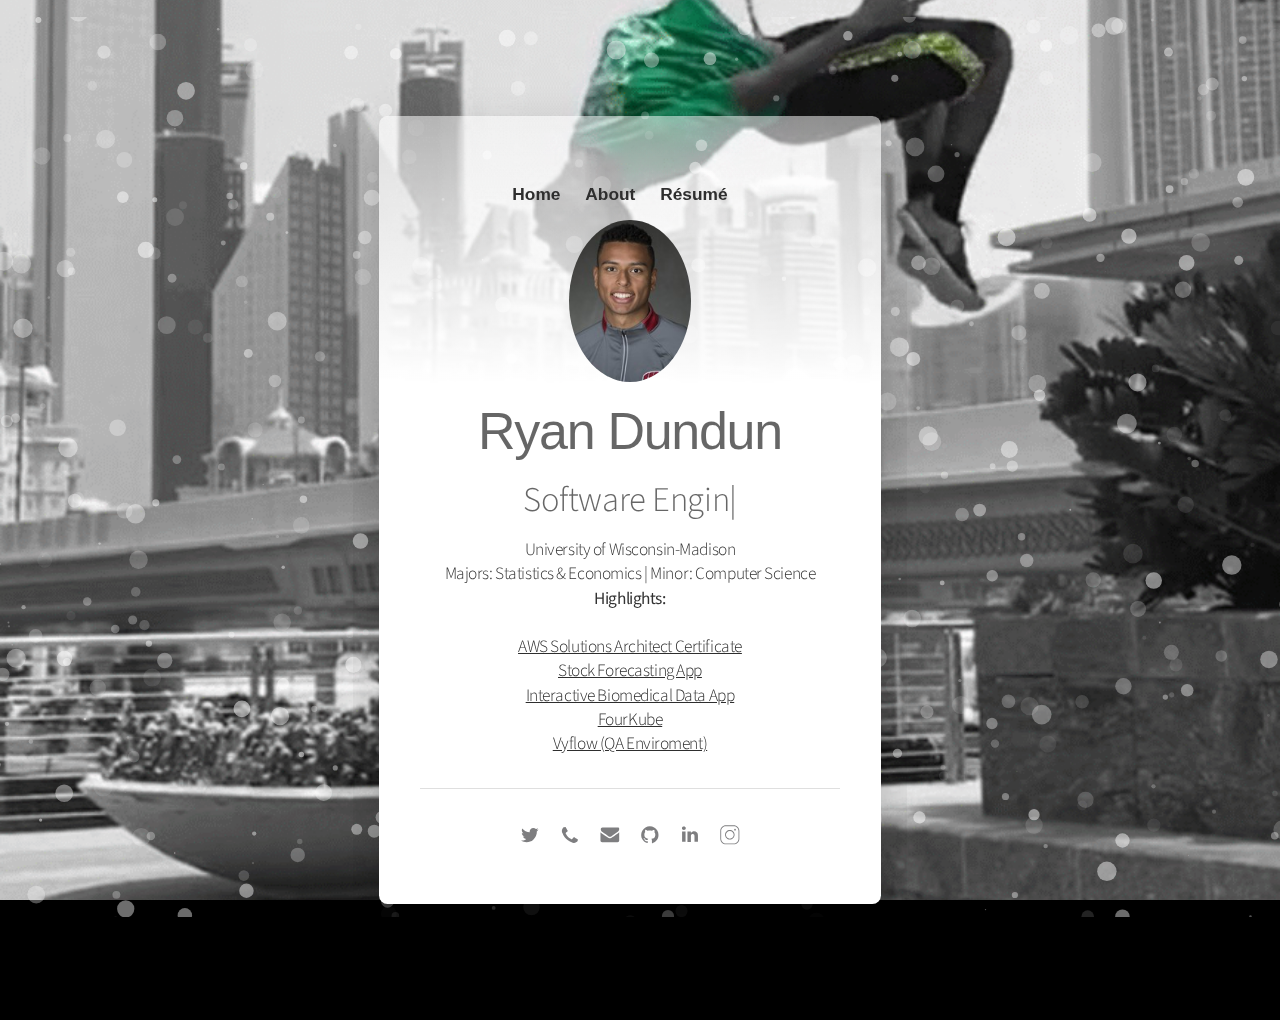
==== index.html @ beccff0b "Update index.html" ====
<!DOCTYPE HTML>

<html lang="en">

<head>


  <!-- Global site tag (gtag.js) - Google Analytics -->
<script async src="https://www.googletagmanager.com/gtag/js?id=UA-128634739-1"></script>


<!-- START - This section is to add a pic in console -->
<script src="console.image.js" type="text/javascript"></script>
<script type="text/javascript">
console.log("Love you Haley <3");
console.image("https://i.imgur.com/MgO1lmH.png");
</script>
<!-- END -->

<script>
window.dataLayer = window.dataLayer || [];
function gtag(){dataLayer.push(arguments);}
gtag('js', new Date());

gtag('config', 'UA-126475076-1');

</script>
<!-- <script src="//cdn.jsdelivr.net/particles.js/2.0.0/particles.min.js" type="text/javascript"></script> -->
  <title>Ryan Onome Dundun</title>
   <meta charset="utf-8">
  <meta name="viewport" content="width=device-width,initial-scale=1,user-scalable=no">
  <meta name="description" content="Ryan Dundun Personal Website">
  <meta property="og:site_name" content="Ryan Dundun">
  <meta property="og:title" content="Ryan Dundun">
  <meta property="og:type" content="website">
  <meta property="og:image" content="profile.jpg">
  <meta property="og:description" content="Personal contact page of Ryan Dundun">
  <meta property="og:url" content="https://ryandundun.github.io">
  <meta property="twitter:card" content="summary_large_image">

  <meta name="msapplication-TileColor" content="#ffffff">
  <meta name="msapplication-TileImage" content="/icons/ms-icon-144x144.png">
  <meta name="theme-color" content="#ffffff">

  <link href="https://fonts.googleapis.com/css?family=Source+Sans+Pro:200,200italic,400,400italic" rel="stylesheet" type="text/css" />


  <noscript>
    <style>body {overflow: auto !important;}body:after {display: none !important;}#main > .inner {opacity: 1.0 !important;}#main {opacity: 1.0 !important;-moz-transform: none !important;-webkit-transform: none !important;-ms-transform: none !important;transform: none !important;-moz-transition: none !important;-webkit-transition: none !important;-ms-transition: none !important;transition: none !important;-moz-filter: none !important;-webkit-filter: none !important;-ms-filter: none !important;filter: none !important;}
    </style>


    <style type="text/css">
    a {text-decoration: none;}
    a:hover {text-decoration: underline;}
</style>


  </noscript>
  <link rel="stylesheet" type="text/css" href="css/style.css">

  <meta name="cda-signature" content="99f47145a0e8a2f955aca5607054ad81" />
</head>

<body class="is-loading">
  <svg xmlns="http://www.w3.org/2000/svg" version="1.1" xmlns:xlink="http://www.w3.org/1999/xlink" viewBox="0 0 40 40" display="none" width="0" height="0">
    <symbol id="icon-90a" viewBox="0 0 40 40">
      <path d="M37.3,15.3v15.3c0,0.8-0.3,1.6-0.9,2.2c-0.6,0.6-1.4,0.9-2.2,0.9H5.8c-0.8,0-1.6-0.3-2.2-0.9s-0.9-1.4-0.9-2.2V15.3 c0.5,0.6,1.2,1.1,2,1.7c4.7,3.1,7.9,5.4,9.6,6.7c0.7,0.5,1.4,0.9,1.8,1.2c0.4,0.3,1,0.6,1.9,0.9c0.7,0.3,1.5,0.5,2.1,0.5l0,0 c0.6,0,1.4-0.2,2.1-0.5c0.7-0.3,1.4-0.6,1.9-0.9c0.4-0.3,1-0.7,1.8-1.2c2.2-1.6,5.4-3.8,9.6-6.7C36.1,16.5,36.7,15.9,37.3,15.3 L37.3,15.3z M37.3,9.6c0,1-0.3,2-0.9,2.9c-0.6,0.9-1.5,1.8-2.4,2.4c-4.9,3.3-7.9,5.4-9,6.2c-0.1,0.1-0.4,0.3-0.8,0.6 c-0.4,0.3-0.7,0.5-1,0.7c-0.3,0.2-0.6,0.4-1,0.6c-0.4,0.2-0.7,0.4-1.1,0.5c-0.4,0.1-0.6,0.2-0.9,0.2l0,0c-0.3,0-0.6-0.1-0.9-0.2 c-0.3-0.1-0.7-0.3-1.1-0.5c-0.4-0.2-0.7-0.4-1-0.6c-0.3-0.2-0.6-0.4-1-0.7c-0.4-0.3-0.7-0.5-0.8-0.6c-1.1-0.8-2.8-2-5.1-3.5 c-2.3-1.6-3.3-2.4-3.7-2.7c-0.8-0.5-1.6-1.2-2.3-2.2s-1-1.9-1-2.6c0-1,0.3-1.9,0.8-2.5c0.5-0.6,1.2-1,2.3-1h28.4 c0.8,0,1.6,0.3,2.2,0.9C37.1,8.1,37.3,8.8,37.3,9.6L37.3,9.6z"/></symbol><symbol id="icon-904" viewBox="0 0 40 40"><path d="M34.8,28.8c0,0.4-0.1,0.8-0.2,1.5c-0.1,0.6-0.2,1.1-0.5,1.4c-0.4,0.7-1.2,1.4-2.6,2.2C30.2,34.7,29,35,27.7,35 c-0.4,0-0.7,0-1.1-0.1c-0.4,0-0.7-0.1-1.2-0.2c-0.5-0.1-0.8-0.2-0.9-0.4c-0.2-0.1-0.6-0.2-1.2-0.5c-0.6-0.2-0.9-0.4-1.1-0.4 c-1.4-0.5-2.6-1.1-3.6-1.8c-1.8-1.1-3.6-2.6-5.5-4.4c-1.9-1.9-3.4-3.7-4.4-5.5C8,20.8,7.4,19.5,7,18.2c0-0.1-0.1-0.5-0.4-1.1 C6.4,16.5,6,16.2,6,16c-0.1-0.2-0.2-0.6-0.4-0.9c-0.1-0.5-0.2-0.8-0.2-1.2s-0.1-0.7-0.1-1.1c0-1.3,0.4-2.6,1.1-3.9 c0.8-1.5,1.5-2.5,2.2-2.7C9,6.1,9.4,5.9,10,5.8c0.6-0.1,1.1-0.2,1.5-0.2c0.2,0,0.4,0,0.5,0.1c0.2,0.1,0.6,0.6,1.1,1.5 c0.1,0.2,0.4,0.6,0.6,1.2c0.2,0.5,0.5,0.9,0.7,1.3c0.2,0.4,0.5,0.8,0.7,1.2c0,0,0.1,0.2,0.4,0.5c0.2,0.2,0.4,0.6,0.5,0.7 c0.1,0.2,0.1,0.4,0.1,0.6c0,0.2-0.2,0.6-0.6,1.1c-0.4,0.5-0.8,0.8-1.3,1.2s-0.9,0.7-1.3,1.1c-0.4,0.4-0.6,0.7-0.6,0.9 c0,0.1,0,0.2,0.1,0.5c0.1,0.2,0.1,0.4,0.2,0.5c0,0.1,0.1,0.2,0.4,0.5c0.1,0.2,0.2,0.4,0.2,0.4c1.1,1.9,2.2,3.5,3.6,4.9 c1.4,1.4,3,2.6,4.9,3.6c0,0,0.1,0.1,0.4,0.2c0.2,0.1,0.4,0.2,0.5,0.4c0.1,0,0.2,0.1,0.5,0.2c0.2,0.1,0.4,0.1,0.5,0.1 c0.2,0,0.6-0.2,0.9-0.6c0.4-0.4,0.7-0.8,1.1-1.3c0.4-0.5,0.7-0.9,1.2-1.3c0.5-0.4,0.8-0.6,1.1-0.6c0.2,0,0.4,0,0.6,0.1 c0.2,0.1,0.5,0.2,0.7,0.5c0.4,0.2,0.5,0.4,0.5,0.4c0.4,0.2,0.7,0.5,1.2,0.7c0.4,0.2,0.8,0.5,1.3,0.7c0.5,0.2,0.8,0.5,1.2,0.6 c0.9,0.5,1.5,0.8,1.6,1.1C34.8,28.5,34.8,28.6,34.8,28.8L34.8,28.8z"/></symbol>
      <symbol id="icon-907" viewBox="0 0 40 40"><path d="M36,20.3c0,3.5-1,6.6-3.1,9.4c-2,2.8-4.7,4.7-7.9,5.8c-0.4,0.1-0.6,0-0.8-0.1c-0.2-0.2-0.3-0.4-0.3-0.6v-4.4 c0-1.3-0.4-2.3-1.1-3c0.8-0.1,1.5-0.2,2.1-0.4c0.6-0.2,1.3-0.4,2-0.8c0.7-0.4,1.2-0.8,1.7-1.4c0.5-0.5,0.8-1.3,1.1-2.2 s0.4-2,0.4-3.1c0-1.7-0.5-3.1-1.6-4.3c0.5-1.3,0.5-2.7-0.2-4.2c-0.4-0.1-1,0-1.7,0.2c-0.7,0.3-1.4,0.6-1.9,0.9L24,12.5 c-1.3-0.4-2.6-0.5-4-0.5s-2.7,0.2-4,0.5c-0.2-0.2-0.5-0.3-0.9-0.6c-0.4-0.2-0.9-0.5-1.7-0.8c-0.8-0.3-1.4-0.4-1.8-0.3 c-0.6,1.6-0.7,3-0.1,4.2c-1.1,1.2-1.6,2.6-1.6,4.3c0,1.2,0.1,2.2,0.4,3.1s0.6,1.6,1.1,2.2s1,1,1.7,1.4c0.7,0.4,1.3,0.6,2,0.8 c0.6,0.2,1.3,0.3,2.1,0.4c-0.6,0.5-0.9,1.2-1,2.1c-0.3,0.1-0.6,0.2-0.9,0.3c-0.3,0.1-0.7,0.1-1.2,0.1c-0.5,0-0.9-0.1-1.4-0.4 c-0.5-0.3-0.8-0.7-1.2-1.3c-0.3-0.4-0.6-0.8-1-1.1c-0.4-0.3-0.8-0.4-1-0.5L9,26.5c-0.3,0-0.5,0-0.6,0.1c-0.1,0.1-0.1,0.1-0.1,0.2 c0,0.1,0.1,0.2,0.2,0.3c0.1,0.1,0.2,0.2,0.3,0.2l0.1,0.1c0.3,0.1,0.6,0.4,0.9,0.8s0.5,0.7,0.7,1.1l0.2,0.5c0.2,0.5,0.5,1,0.9,1.3 c0.4,0.3,0.9,0.5,1.4,0.6c0.5,0.1,1,0.1,1.4,0.1c0.5,0,0.9,0,1.2-0.1l0.5-0.1c0,0.5,0,1.1,0,1.9c0,0.7,0,1.1,0,1.1 c0,0.2-0.1,0.5-0.3,0.6c-0.2,0.2-0.5,0.2-0.8,0.1c-3.2-1.1-5.8-3-7.9-5.8S4,23.8,4,20.3c0-2.9,0.7-5.6,2.1-8S9.5,7.8,12,6.4 s5.1-2.1,8-2.1s5.6,0.7,8,2.1s4.4,3.4,5.8,5.8S36,17.4,36,20.3L36,20.3z"/>
</symbol>
  <symbol id="icon-90b" viewBox="0 0 40 40"><path d="M12.1,13.8v19.1H5.7V13.8C5.7,13.8,12.1,13.8,12.1,13.8z M12.5,7.9c0,0.9-0.3,1.7-1,2.4c-0.7,0.6-1.5,0.9-2.6,0.9h0 c-1.1,0-1.9-0.3-2.5-0.9c-0.6-0.6-1-1.4-1-2.4c0-1,0.3-1.7,1-2.4S7.9,4.6,9,4.6s1.9,0.3,2.6,0.9S12.5,6.9,12.5,7.9z M35,22v11h-6.4 V22.7c0-1.4-0.3-2.4-0.8-3.2c-0.5-0.8-1.3-1.1-2.4-1.1c-0.8,0-1.5,0.2-2,0.7c-0.5,0.4-1,1-1.2,1.7c-0.1,0.4-0.2,0.9-0.2,1.6v10.7 h-6.4c0-5.1,0-9.3,0-12.5s0-5.1,0-5.7l0-0.9H22v2.8h0c0.3-0.4,0.5-0.8,0.8-1.1c0.3-0.3,0.6-0.6,1.1-1c0.5-0.4,1-0.6,1.7-0.8 c0.7-0.2,1.4-0.3,2.2-0.3c2.2,0,4,0.7,5.3,2.2C34.4,17,35,19.1,35,22L35,22z"/></symbol><symbol id="icon-905" viewBox="0 0 40 40"><path d="M36.3,10.2c-1,1.3-2.1,2.5-3.4,3.5c0,0.2,0,0.4,0,1c0,1.7-0.2,3.6-0.9,5.3c-0.6,1.7-1.2,3.5-2.4,5.1 c-1.1,1.5-2.3,3.1-3.7,4.3c-1.4,1.2-3.3,2.3-5.3,3c-2.1,0.8-4.2,1.2-6.6,1.2c-3.6,0-7-1-10.2-3c0.4,0,1.1,0.1,1.5,0.1 c3.1,0,5.9-1,8.2-2.9c-1.4,0-2.7-0.4-3.8-1.3c-1.2-1-1.9-2-2.2-3.3c0.4,0.1,1,0.1,1.2,0.1c0.6,0,1.2-0.1,1.7-0.2 c-1.4-0.3-2.7-1.1-3.7-2.3s-1.4-2.6-1.4-4.2v-0.1c1,0.6,2,0.9,3,0.9c-1-0.6-1.5-1.3-2.2-2.4c-0.6-1-0.9-2.1-0.9-3.3s0.3-2.3,1-3.4 c1.5,2.1,3.6,3.6,6,4.9s4.9,2,7.6,2.1c-0.1-0.6-0.1-1.1-0.1-1.4c0-1.8,0.8-3.5,2-4.7c1.2-1.2,2.9-2,4.7-2c2,0,3.6,0.8,4.8,2.1 c1.4-0.3,2.9-0.9,4.2-1.5c-0.4,1.5-1.4,2.7-2.9,3.6C33.8,11.2,35.1,10.9,36.3,10.2L36.3,10.2z"/></symbol>
  
  <symbol id="icon-insta2"  viewBox="0 0 50 50"><path d="M 16 3 C 8.8324839 3 3 8.8324839 3 16 L 3 34 C 3 41.167516 8.8324839 47 16 47 L 34 47 C 41.167516 47 47 41.167516 47 34 L 47 16 C 47 8.8324839 41.167516 3 34 3 L 16 3 z M 16 5 L 34 5 C 40.086484 5 45 9.9135161 45 16 L 45 34 C 45 40.086484 40.086484 45 34 45 L 16 45 C 9.9135161 45 5 40.086484 5 34 L 5 16 C 5 9.9135161 9.9135161 5 16 5 z M 37 11 A 2 2 0 0 0 35 13 A 2 2 0 0 0 37 15 A 2 2 0 0 0 39 13 A 2 2 0 0 0 37 11 z M 25 14 C 18.936712 14 14 18.936712 14 25 C 14 31.063288 18.936712 36 25 36 C 31.063288 36 36 31.063288 36 25 C 36 18.936712 31.063288 14 25 14 z M 25 16 C 29.982407 16 34 20.017593 34 25 C 34 29.982407 29.982407 34 25 34 C 20.017593 34 16 29.982407 16 25 C 16 20.017593 20.017593 16 25 16 z"/></symbol>

  <!-- ^^NOTE:    This stuff is called inline svg -->
</svg>
<div id="particles-js">  </div>
  <div id="wrapper">
    <div id="main">
      <div class="inner">


<!-- TO ADD CV -->
      <body>
            <link rel="stylesheet" type="text/css" href="css/side.css">

            <nav>
                <ul>
                    <li><a href="/index.html">Home</a></li>
                    <li><a href="about/index.html">About</a></li>
              <li><a href="resume.pdf" target = "blank">Résumé</a></li>

                </ul>
            </nav>
            <div class="container">
            </div><!-- /.container -->
          </body>
<!-- TO ADD CV -->


        <div id="image01" class="image"><a href="https://www.linkedin.com/in/ryandundun/"><img src="profilee.jpg" alt="Ryan" onmouseover="this.src='./images/lilMe.jpg'" onmouseout="this.src='profilee.jpg'" /></a></div>
        <h1 id="text02">Ryan Dundun</h1>
        <h2>
                <div id="typed-strings">
                  <p>Software Engineer</p>
                  <p>Vyflow</p>
                  //<p>RecycleRewards</p>
                  <p>D1 All-American </p>
                  <p>UW-Madison</p>
                  <p>AWS SAA Certified</p>
                  
  
                </div>
                <span id="typed" style="white-space:pre;"></span>
            </h2>
        <p id="text01"><span>University of Wisconsin-Madison </br> Majors: Statistics & Economics | Minor: Computer Science </br><strong> Highlights: </strong></span><br /> <br /> <span><a href="AWS_SAA.pdf" target = "blank">AWS Solutions Architect Certificate</a></span><br/><span><a href="stockForecaster/index.html">Stock Forecasting App</a></span><br /> <span><a href="biomedicalData/index.html">Interactive Biomedical Data App</a></span><br />
    <span><a href="http://fourkube.com/">FourKube</a></span><br><span><a href="https://testvyflowqa.com/login/">Vyflow (QA Enviroment)</a></span></p>
        <hr id="divider01">
        <ul id="icons01" class="icons">
          <li><a class="n01" href="https://twitter.com/ryandundun"target="_blank">
          <svg><use xlink:href="#icon-905"></use></svg><span class="label">Twitter</span></a></li>
          <li><a class="n02" href="tel:4145597852"><svg><use xlink:href="#icon-904"></use></svg><span class="label">Phone</span></a></li>
          <li><a class="n03" href="mailto:rdundun3@gmail.com">
          <svg><use xlink:href="#icon-90a"></use>
          </svg><span class="label">Email</span></a></li>
          <li>
            <a class="n04" href="https://github.com/ryandundun"target="_blank">
            <svg><use xlink:href="#icon-907"></use></svg><span class="label">GitHub</span></a>
          </li>
          <li><a class="n05" href="https://www.linkedin.com/in/ryan-dundun-982094b7/"target="_blank">
              <svg><use xlink:href="#icon-90b"></use></svg>
              <span class="label">LinkedIn</span></a></li>

              <li><a class="n05" href="https://www.instagram.com/dundun.3/"target="_blank">
              <svg><use xlink:href="#icon-insta2"></use></svg>
              <span class="label">Instagram</span></a></li>


          <!-- <li><a class="n06" href="https://www.instagram.com/dundun.3/"target="_blank">
              <svg><use xlink:href="#icon-910"></use></svg>
              <span class="label">Instagram</span></a></li> -->
        </ul>
      </div>
    </div>
  </div>

<script src="particles.js"></script>

  <script>
      particlesJS.load('particles-js', 'particle.json',
      function(){
          console.log('particles.json loaded...')
      })
  </script>

<script src = "js/script.js" defer="defer"></script>


</body>
<script src="js/lib/typed.min.js" type="text/javascript"></script>
<script src="js/index.js" type="text/javascript"></script>
</html>"
---- css/style.css ----
<style>

html {
  width: 100%;
  height: 100%;
}
body {
  background-color: black;
  display: flex;
  width: 100%;
  height: 100%;
  justify-content: center;
  align-items: center;

}


#particles-js {
  position: absolute;
  left: 0;
  top: 0;
  width: 100%;
  height: 100%;
  z-index: 0;
}

.my-content {
  z-index: 1;
  width: 150px;
  height: 150px;
  background-color: white;

},
  div,
  span,
  applet,
  object,
  iframe,
  h1,
  h2,
  h3,
  h4,
  h5,
  h6,
  p,
  blockquote,
  pre,
  a,
  abbr,
  acronym,
  address,
  big,
  cite,
  code,
  del,
  dfn,
  em,
  img,
  ins,
  kbd,
  q,
  s,
  samp,
  small,
  strike,
  strong,
  sub,
  sup,
  tt,
  var,
  b,
  u,
  i,
  center,
  dl,
  dt,
  dd,
  ol,
  ul,
  li,
  fieldset,
  form,
  label,
  legend,
  table,
  caption,
  tbody,
  tfoot,
  thead,
  tr,
  th,
  td,
  article,
  aside,
  canvas,
  details,
  embed,
  figure,
  figcaption,
  footer,
  header,
  hgroup,
  menu,
  nav,
  output,
  ruby,
  section,
  summary,
  time,
  mark,
  audio,
  video {
    margin: 0;
    padding: 0;
    border: 0;
    font-size: 100%;
    font: inherit;
    vertical-align: baseline;
  }

  article,
  aside,
  details,
  figcaption,
  figure,
  footer,
  header,
  hgroup,
  menu,
  nav,
  section {
    display: block;
  }

  body {
    line-height: 1;
  }

  ol,
  ul {
    list-style: none;
  }

  blockquote,
  q {
    quotes: none;
  }

  blockquote:before,
  blockquote:after,
  q:before,
  q:after {
    content: '';
    content: none;
  }

  table {
    border-collapse: collapse;
    border-spacing: 0;
  }

  body {
    -webkit-text-size-adjust: none
  }
  a.hover {
      color: red;
      text-decoration: none;
  }

  a.hover:hover {
      text-decoration: underline;
  }
  mark {
    background-color: transparent;
    color: inherit
  }

  input::-moz-focus-inner {
    border: 0;
    padding: 0
  }

  input[type="text"],
  select,
  textarea {
    -moz-appearance: none;
    -webkit-appearance: none;
    -ms-appearance: none;
    appearance: none
  }

  *,
  *:before,
  *:after {
    box-sizing: border-box;
  }

  body {
    min-width: 320px;
    min-height: 100vh;
    line-height: 1.0;
    word-wrap: break-word;
    overflow-x: hidden;
  }

  u {
    text-decoration: underline;
  }

  strong {
    color: inherit;
    font-weight: bolder;
  }

  em {
    font-style: italic;
  }

  code {
    font-family: 'Lucida Console', 'Courier New', 'monospace';
    font-weight: normal;
    text-indent: 0;
    letter-spacing: 0;
    font-size: 0.9em;
    margin: 0 0.25em;
    padding: 0.25em 0.5em;
    background-color: rgba(144, 144, 144, 0.25);
    border-radius: 0.25em;
  }

  mark {
    background-color: rgba(144, 144, 144, 0.25);
  }

  a {
    -moz-transition: color 0.25s ease, background-color 0.25s ease, border-color 0.25s ease;
    -webkit-transition: color 0.25s ease, background-color 0.25s ease, border-color 0.25s ease;
    -ms-transition: color 0.25s ease, background-color 0.25s ease, border-color 0.25s ease;
    transition: color 0.25s ease, background-color 0.25s ease, border-color 0.25s ease;
    color: inherit;
    text-decoration: underline;
  }

  s {
    text-decoration: line-through;
  }

  body:before {
    content: '';
    display: block;
    position: fixed;
    top: 0;
    left: 0;
    width: 100vw;
    height: 100vh;
    z-index: 0;
    -moz-pointer-events: none;
    -webkit-pointer-events: none;
    -ms-pointer-events: none;
    pointer-events: none;
    -moz-transform: scale(1);
    -webkit-transform: scale(1);
    -ms-transform: scale(1);
    transform: scale(1);
    background-image: url('../images/bg.gif');
    background-position: center;
    background-repeat: no-repeat;
    background-size: cover;
    background-attachment: scroll;
    background-color: #FFFFFF; 
  }

  body:after {
    display: block;
    content: '';
    position: fixed;
    top: 0;
    left: 0;
    width: 100%;
    height: 100%;
    background-color: #373761;
    z-index: 1;
    opacity: 0;
    visibility: hidden;
    -moz-transition: opacity 1s ease-in-out 0s, visibility 1s 0s;
    -webkit-transition: opacity 1s ease-in-out 0s, visibility 1s 0s;
    -ms-transition: opacity 1s ease-in-out 0s, visibility 1s 0s;
    transition: opacity 1s ease-in-out 0s, visibility 1s 0s;
    -moz-transform: scale(1);
    -webkit-transform: scale(1);
    -ms-transform: scale(1);
    transform: scale(1);
  }

  body.is-loading:after {
    opacity: 1;
    visibility: visible;
  }

  html {
    font-size: 18pt;
  }

  #wrapper {
    -webkit-overflow-scrolling: touch;
    display: -moz-flex;
    display: -webkit-flex;
    display: -ms-flex;
    display: flex;
    -moz-flex-direction: column;
    -webkit-flex-direction: column;
    -ms-flex-direction: column;
    flex-direction: column;
    -moz-align-items: center;
    -webkit-align-items: center;
    -ms-align-items: center;
    align-items: center;
    -moz-justify-content: center;
    -webkit-justify-content: center;
    -ms-justify-content: center;
    justify-content: center;
    min-height: 100vh;
    position: relative;
    z-index: 2;
    overflow: hidden;
    padding: 1.5rem 1.5rem 1.5rem 1.5rem;
  }

  #main {
    display: -moz-flex;
    display: -webkit-flex;
    display: -ms-flex;
    display: flex;
    position: relative;
    max-width: 100%;
    z-index: 1;
    -moz-align-items: center;
    -webkit-align-items: center;
    -ms-align-items: center;
    align-items: center;
    -moz-justify-content: center;
    -webkit-justify-content: center;
    -ms-justify-content: center;
    justify-content: center;
    -moz-flex-grow: 0;
    -webkit-flex-grow: 0;
    -ms-flex-grow: 0;
    flex-grow: 0;
    -moz-flex-shrink: 0;
    -webkit-flex-shrink: 0;
    -ms-flex-shrink: 0;
    flex-shrink: 0;
    text-align: center;
    background-position: 0% 0%;
    background-repeat: repeat;
    background-size: cover;
    background-image: linear-gradient(180deg, rgba(255, 255, 255, 0.522) 0%, #FFFFFF 34%);
    box-shadow: 0rem 1.25rem 2.625rem 0.375rem rgba(0, 0, 0, 0.18);
    border-radius: 0.5rem 0.5rem 0.5rem 0.5rem;
    -moz-transition: opacity 1.125s ease 0.5s, -moz-transform 1.125s ease 0.5s;
    -webkit-transition: opacity 1.125s ease 0.5s, -webkit-transform 1.125s ease 0.5s;
    -ms-transition: opacity 1.125s ease 0.5s, -ms-transform 1.125s ease 0.5s;
    transition: opacity 1.125s ease 0.5s, transform 1.125s ease 0.5s;
  }

  #main>.inner {
    position: relative;
    z-index: 1;
    border-radius: inherit;
    padding: 3rem 2.375rem;
    max-width: 100%;
    width: 29rem;
  }

  #main>.inner>* {
    margin-top: 0.625rem;
    margin-bottom: 0.625rem;
  }

  #main>.inner> :first-child {
    margin-top: 0 !important;
  }

  #main>.inner> :last-child {
    margin-bottom: 0 !important;
  }

  #main>.inner>.full {
    margin-left: calc(-2.375rem);
    width: calc(100% + 4.75rem + 0.4725px);
    max-width: calc(100% + 4.75rem + 0.4725px);
  }

  #main>.inner>.full:first-child {
    margin-top: -3rem !important;
    border-top-left-radius: inherit;
    border-top-right-radius: inherit;
  }

  #main>.inner>.full:last-child {
    margin-bottom: -3rem !important;
    border-bottom-left-radius: inherit;
    border-bottom-right-radius: inherit;
  }

  #main>.inner>.full.screen {
    width: 100vw;
    max-width: 100vw;
    position: relative;
    border-radius: 0 !important;
    left: 50%;
    right: auto;
    margin-left: -50vw;
  }

  body.is-loading #main {
    opacity: 0;
    -moz-transform: scale(0.975);
    -webkit-transform: scale(0.975);
    -ms-transform: scale(0.975);
    transform: scale(0.975);
  }

  .image {
    position: relative;
    overflow: hidden;
    max-width: 100%;
    display: block;
  }

  .image a,
  .image span {
    position: relative;
    max-width: 100%;
    display: inline-block;
    vertical-align: top;
  }

  .image a img,
  .image span img {
    display: block;
  }

  .image img {
    width: 100%;
    max-width: 100%;
    display: inline-block;
    vertical-align: top;
  }

  .image.full img {
    display: block;
  }

  .image.full:first-child img {
    border-top-left-radius: inherit;
    border-top-right-radius: inherit;
  }

  .image.full:last-child img {
    border-bottom-left-radius: inherit;
    border-bottom-right-radius: inherit;
  }

  .image.full a,
  .image.full span {
    display: block;
  }

  #image01 {
    margin-top: 1rem !important;
    margin-bottom: 1rem !important;
  }

  #image01 a,
  #image01 span {
    border-radius: 100%;
  }

  #image01 img {
    width: 7rem;
    border-radius: 100%;
  }

  h1 br+br,
  h2 br+br,
  h3 br+br,
  p br+br {
    display: block;
    content: ' ';
    margin-top: 0.9rem;
  }

  h1 .li,
  h2 .li,
  h3 .li,
  p .li {
    display: list-item;
    padding-left: 0.5em;
    margin: 0.75em 0 0 1em;
  }

  #text02 br+br {
    margin-top: 0.75rem;
  }

  #text02 {
    letter-spacing: -0.075rem;
    line-height: 1.25;
  }

  #text01 {
    font-size: 1em;
  }

  #text01 a {
    text-decoration: underline;
  }

  #text01 a:hover {
    text-decoration: none;
  }

  #credits {
    font-size: 0.8em;
    cursor: default;
    margin-top: 1rem !important;
  }

  #credits a {
    text-decoration: underline;
    -moz-transition: opacity 0.25s ease;
    -webkit-transition: opacity 0.25s ease;
    -ms-transition: opacity 0.25s ease;
    transition: opacity 0.25s ease;
    opacity: 0.5;
    text-decoration: none !important;
  }

  #credits a:hover {
    text-decoration: none;
    opacity: 1;
    text-decoration: none !important;
  }

  h1,
  h2,
  h3,
  p {
    color: rgba(0, 0, 0, 0.6);
    font-family: 'Source Sans Pro', 'sans-serif';
    letter-spacing: -0.025rem;
    width: 100%;
    font-size: 2em;
    line-height: 1.5;
    font-weight: 300;
  }

  hr {
    width: 100%;
    position: relative;
    padding: 0;
    border: 0;
    height: 2.25rem;
    line-height: 2.25rem;
  }

  hr:before {
    content: '';
    display: inline-block;
    vertical-align: middle;
    width: 100%;
    border-top: solid 1px rgba(40, 40, 43, 0.149);
    height: 1px;
  }

  .icons {
    cursor: default;
    padding: 0;
    letter-spacing: 0;
    font-size: 1.25em;
    width: calc(100% + 0.75rem);
    margin-left: -0.375rem;
  }

  .icons li {
    display: inline-block;
    vertical-align: middle;
    margin: 0.375rem;
  }

  .icons li a {
    display: -moz-flex;
    display: -webkit-flex;
    display: -ms-flex;
    display: flex;
    -moz-align-items: center;
    -webkit-align-items: center;
    -ms-align-items: center;
    align-items: center;
    -moz-justify-content: center;
    -webkit-justify-content: center;
    -ms-justify-content: center;
    justify-content: center;
    border-radius: 100%;
    width: 1em;
    height: 1em;
  }

  .icons li a svg {
    display: block;
    -moz-transition: fill 0.25s ease;
    -webkit-transition: fill 0.25s ease;
    -ms-transition: fill 0.25s ease;
    transition: fill 0.25s ease;
  }

  .icons li a .label {
    display: none;
  }

  #icons01 li a svg {
    width: 100%;
    height: 100%;
  }

  #icons01 .n01 svg {
    fill: rgba(40, 40, 43, 0.6);
  }

  #icons01 .n01:hover svg {
    fill: rgba(40, 40, 43, 0.169);
  }

  #icons01 .n02 svg {
    fill: rgba(40, 40, 43, 0.6);
  }

  #icons01 .n02:hover svg {
    fill: rgba(40, 40, 43, 0.169);
  }

  #icons01 .n03 svg {
    fill: rgba(40, 40, 43, 0.6);
  }

  #icons01 .n03:hover svg {
    fill: rgba(40, 40, 43, 0.169);
  }

  #icons01 .n04 svg {
    fill: rgba(40, 40, 43, 0.6);
  }

  #icons01 .n04:hover svg {
    fill: rgba(40, 40, 43, 0.169);
  }

  #icons01 .n05 svg {
    fill: rgba(40, 40, 43, 0.6);
  }

  #icons01 .n05:hover svg {
    fill: rgba(40, 40, 43, 0.169);
  }

  @media (max-width: 1680px) {
    html {
      font-size: 13pt;
    }
  }

  @media (max-width: 1280px) {
    html {
      font-size: 13pt;
    }
  }

  @media (max-width: 980px) {
    html {
      font-size: 11pt;
    }
  }

  @media (max-width: 736px) {
    html {
      font-size: 11pt;
    }

    #main>.inner {
      padding: 3rem 2rem;
    }

    #main>.inner>* {
      margin-top: 0.625rem;
      margin-bottom: 0.625rem;
    }

    #main>.inner>.full {
      margin-left: calc(-2rem);
      width: calc(100% + 4rem + 0.4725px);
      max-width: calc(100% + 4rem + 0.4725px);
    }

    #main>.inner>.full:first-child {
      margin-top: -3rem !important;
    }

    #main>.inner>.full:last-child {
      margin-bottom: -3rem !important;
    }

    #main>.inner>.full.screen {
      margin-left: -50vw;
    }

    #image01 {
      margin-top: 0.75rem !important;
      margin-bottom: 0.75rem !important;
    }

    #image01 img {
      width: 7rem;
    }

    #divider01 {
      height: 2rem;
      line-height: 2rem;
    }
  }

  @media (max-width: 480px) {
    #main>.inner>* {
      margin-top: 0.546875rem;
      margin-bottom: 0.546875rem;
    }
  }

  @media (max-width: 360px) {
    #main>.inner {
      padding: 2.25rem 1.5rem;
    }

    #main>.inner>* {
      margin-top: 0.46875rem;
      margin-bottom: 0.46875rem;
    }

    #main>.inner>.full {
      margin-left: calc(-1.5rem);
      width: calc(100% + 3rem + 0.4725px);
      max-width: calc(100% + 3rem + 0.4725px);
    }

    #main>.inner>.full:first-child {
      margin-top: -2.25rem !important;
    }

    #main>.inner>.full:last-child {
      margin-bottom: -2.25rem !important;
    }

    #main>.inner>.full.screen {
      margin-left: -50vw;
    }

    #text02 {
      font-size: 1.5em;
    }

    #icons01 {
      width: calc(100% + 0.5625rem);
      margin-left: -0.28125rem;
    }

    #icons01 li {
      margin: 0.28125rem;
    }
  }
</style>
---- css/side.css ----
body {
    margin: 60px auto;
    width: 70%;
}
nav ul, footer ul {
    font-family:'Helvetica', 'Arial', 'Sans-Serif';
    padding: 0px;
    list-style: none;
    font-weight: bold;
}
nav ul li, footer ul li {
    display: inline;
    margin-right: 20px;
}
a {
    text-decoration: none;
    color: #2E2E2E;
}
a:hover {
    text-decoration: underline;
}
h1 {
    font-size: 3em;
    font-family:'Helvetica', 'Arial', 'Sans-Serif';
}
p {
    font-size: 1.5em;
    line-height: 1.4em;
    color: #333;
}
footer {
    border-top: 1px solid #d5d5d5;
    font-size: .8em;
}

ul.posts {
    margin: 20px auto 40px;
    font-size: 1.5em;
}

ul.posts li {
    list-style: none;
}
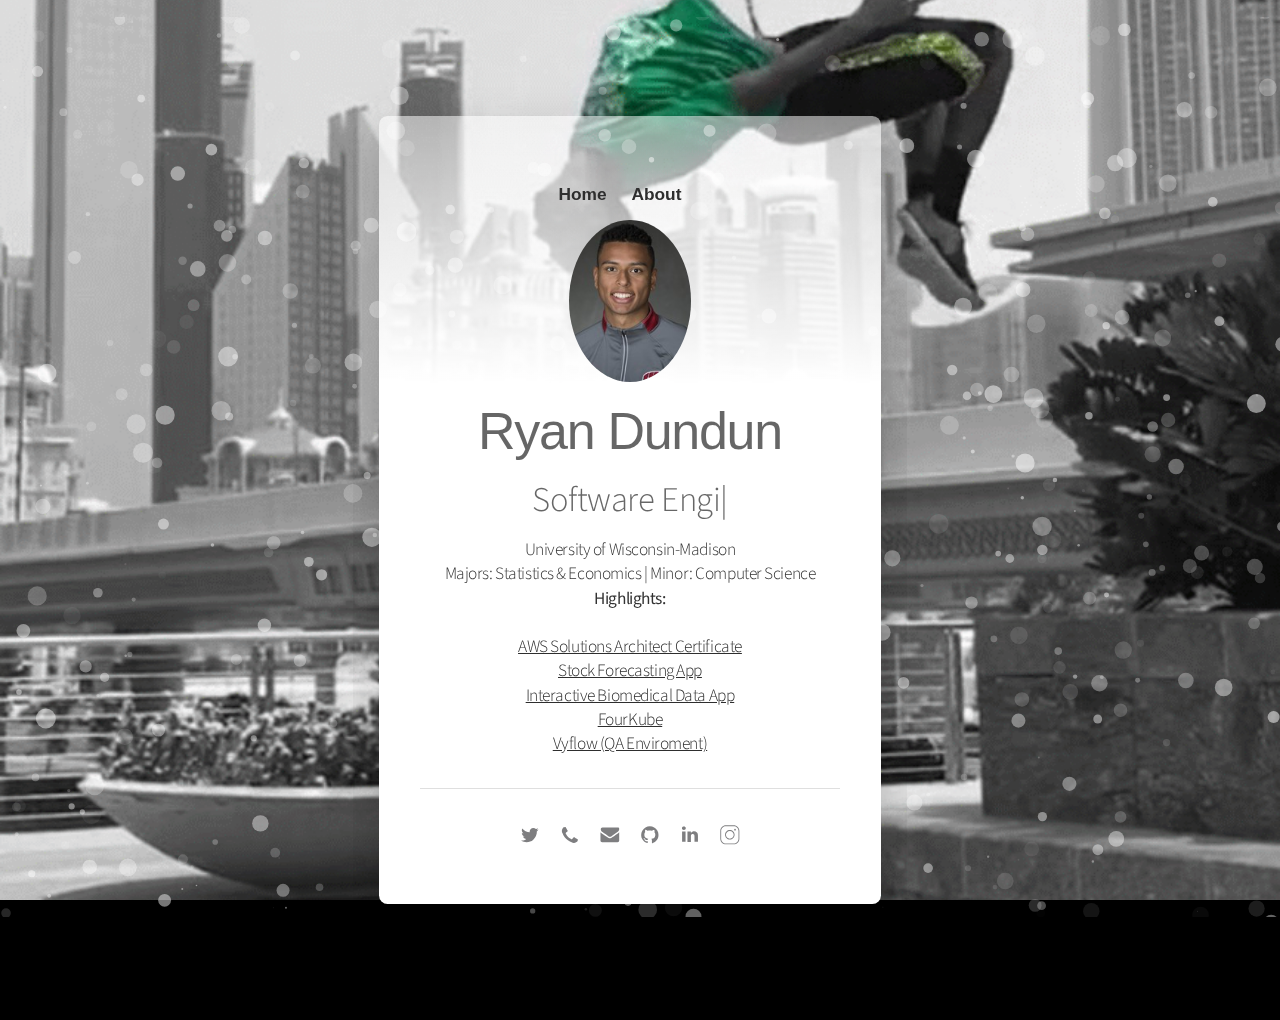
==== commit ebd7b678: "Update index.html" ====
--- a/index.html
+++ b/index.html
@@ -88,7 +88,7 @@
                 <ul>
                     <li><a href="/index.html">Home</a></li>
                     <li><a href="about/index.html">About</a></li>
-              <li><a href="resume.pdf" target = "blank">Résumé</a></li>
+<!--               <li><a href="resume.pdf" target = "blank">Résumé</a></li> -->
 
                 </ul>
             </nav>
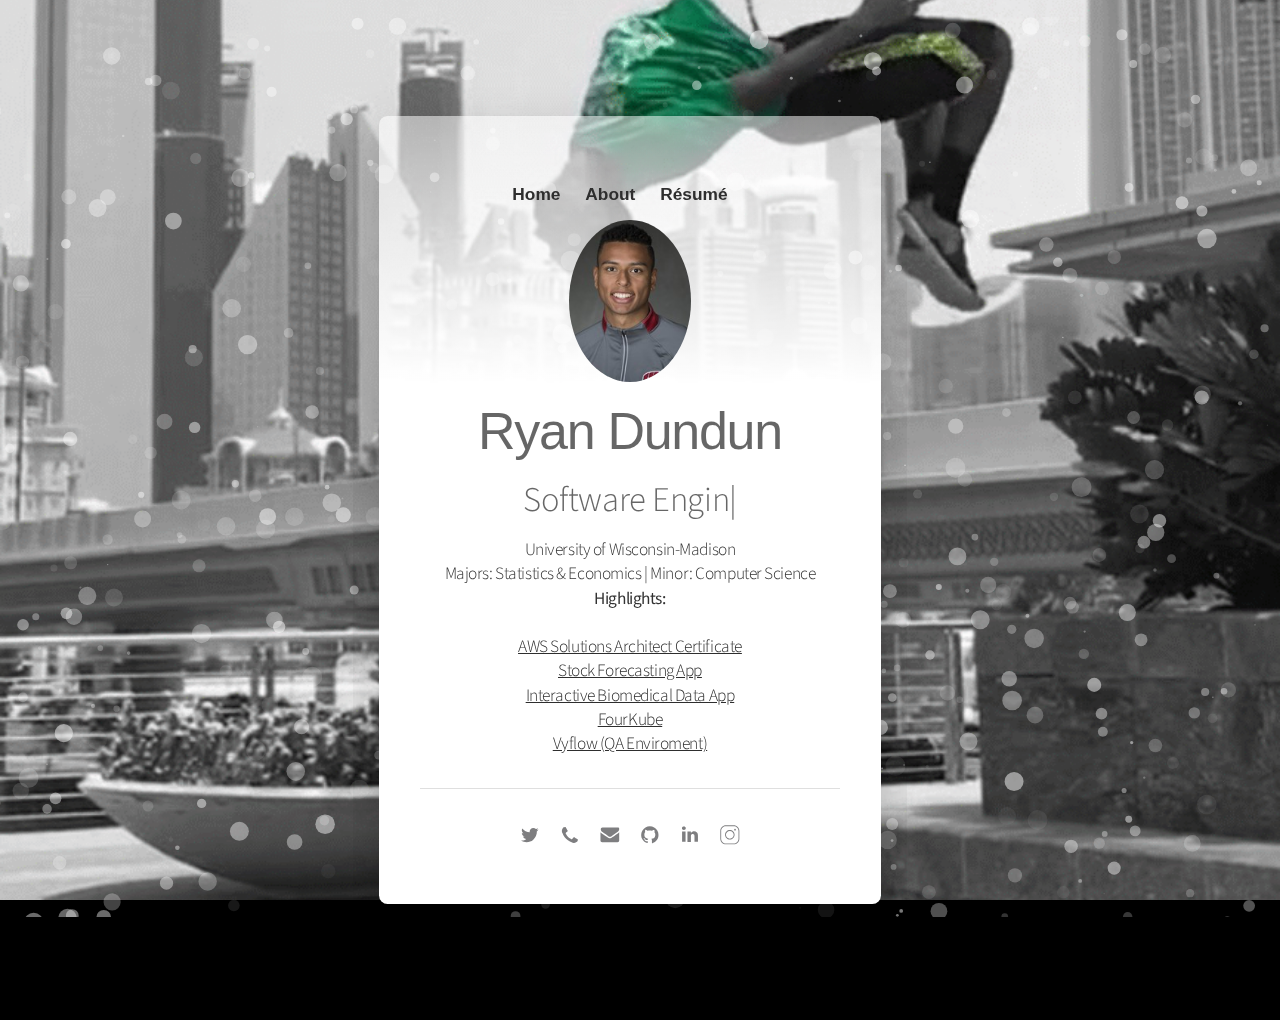
==== commit 684ccd5e: "Update index.html" ====
--- a/index.html
+++ b/index.html
@@ -88,7 +88,7 @@
                 <ul>
                     <li><a href="/index.html">Home</a></li>
                     <li><a href="about/index.html">About</a></li>
-<!--               <li><a href="resume.pdf" target = "blank">Résumé</a></li> -->
+              <li><a href="resume.pdf" target = "blank">Résumé</a></li>
 
                 </ul>
             </nav>
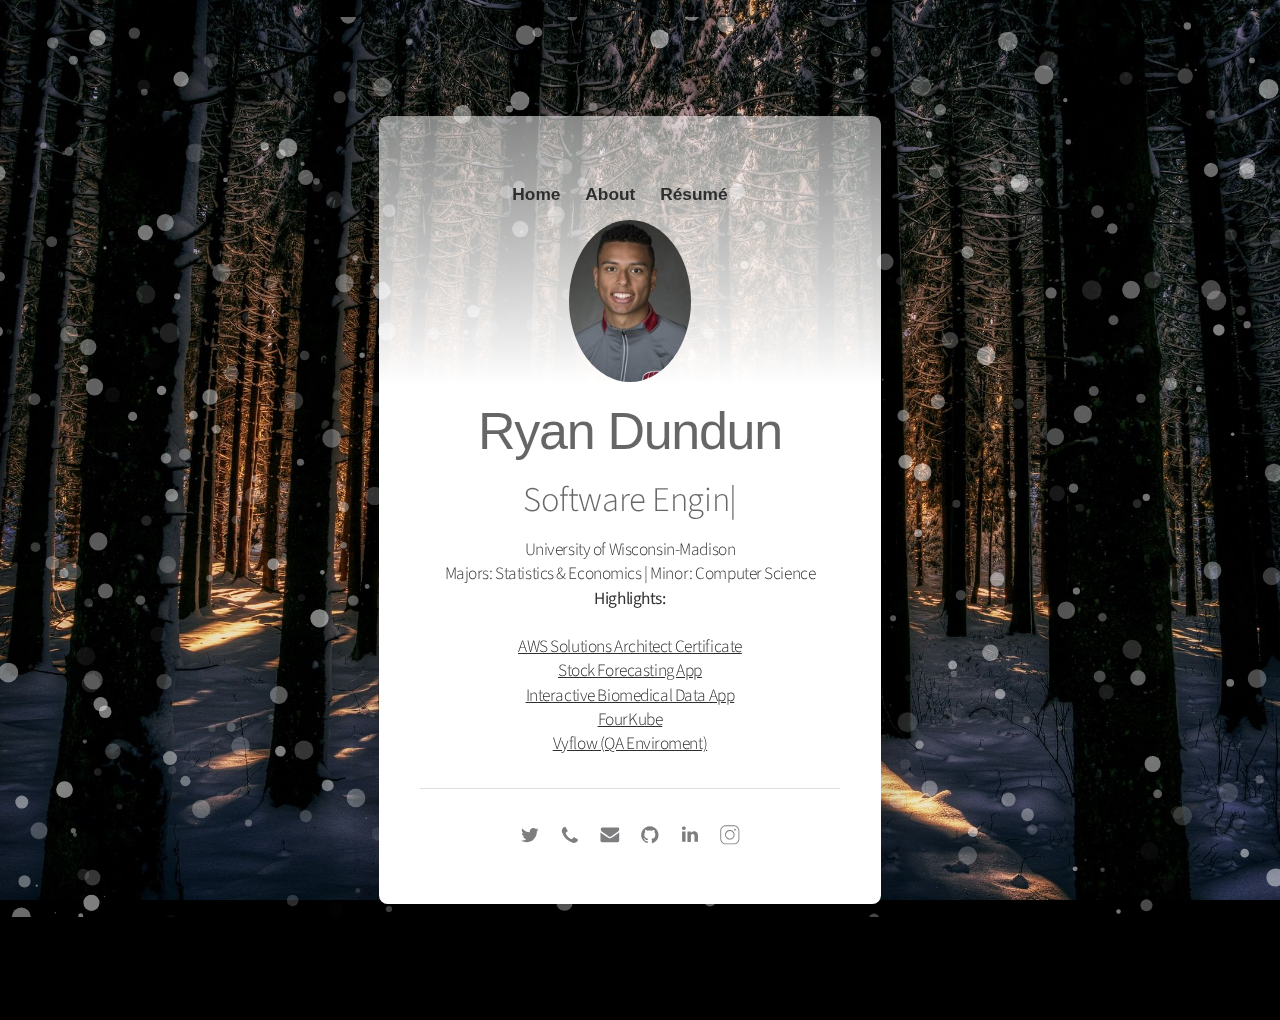
==== commit c7097482: "Update index.html" ====
--- a/index.html
+++ b/index.html
@@ -114,7 +114,7 @@
                 <span id="typed" style="white-space:pre;"></span>
             </h2>
         <p id="text01"><span>University of Wisconsin-Madison </br> Majors: Statistics & Economics | Minor: Computer Science </br><strong> Highlights: </strong></span><br /> <br /> <span><a href="AWS_SAA.pdf" target = "blank">AWS Solutions Architect Certificate</a></span><br/><span><a href="stockForecaster/index.html">Stock Forecasting App</a></span><br /> <span><a href="biomedicalData/index.html">Interactive Biomedical Data App</a></span><br />
-    <span><a href="http://fourkube.com/">FourKube</a></span><br><span><a href="https://testvyflowqa.com/login/">Vyflow (QA Enviroment)</a></span></p>
+    <span><a href="https://www.fourkube.info/">FourKube</a></span><br><span><a href="https://testvyflowqa.com/login/">Vyflow (QA Enviroment)</a></span></p>
         <hr id="divider01">
         <ul id="icons01" class="icons">
           <li><a class="n01" href="https://twitter.com/ryandundun"target="_blank">
--- a/css/style.css
+++ b/css/style.css
@@ -262,7 +262,7 @@
     -webkit-transform: scale(1);
     -ms-transform: scale(1);
     transform: scale(1);
-    background-image: url('../images/bg.gif');
+    background-image: url('../images/ccc.jpg');
     background-position: center;
     background-repeat: no-repeat;
     background-size: cover;
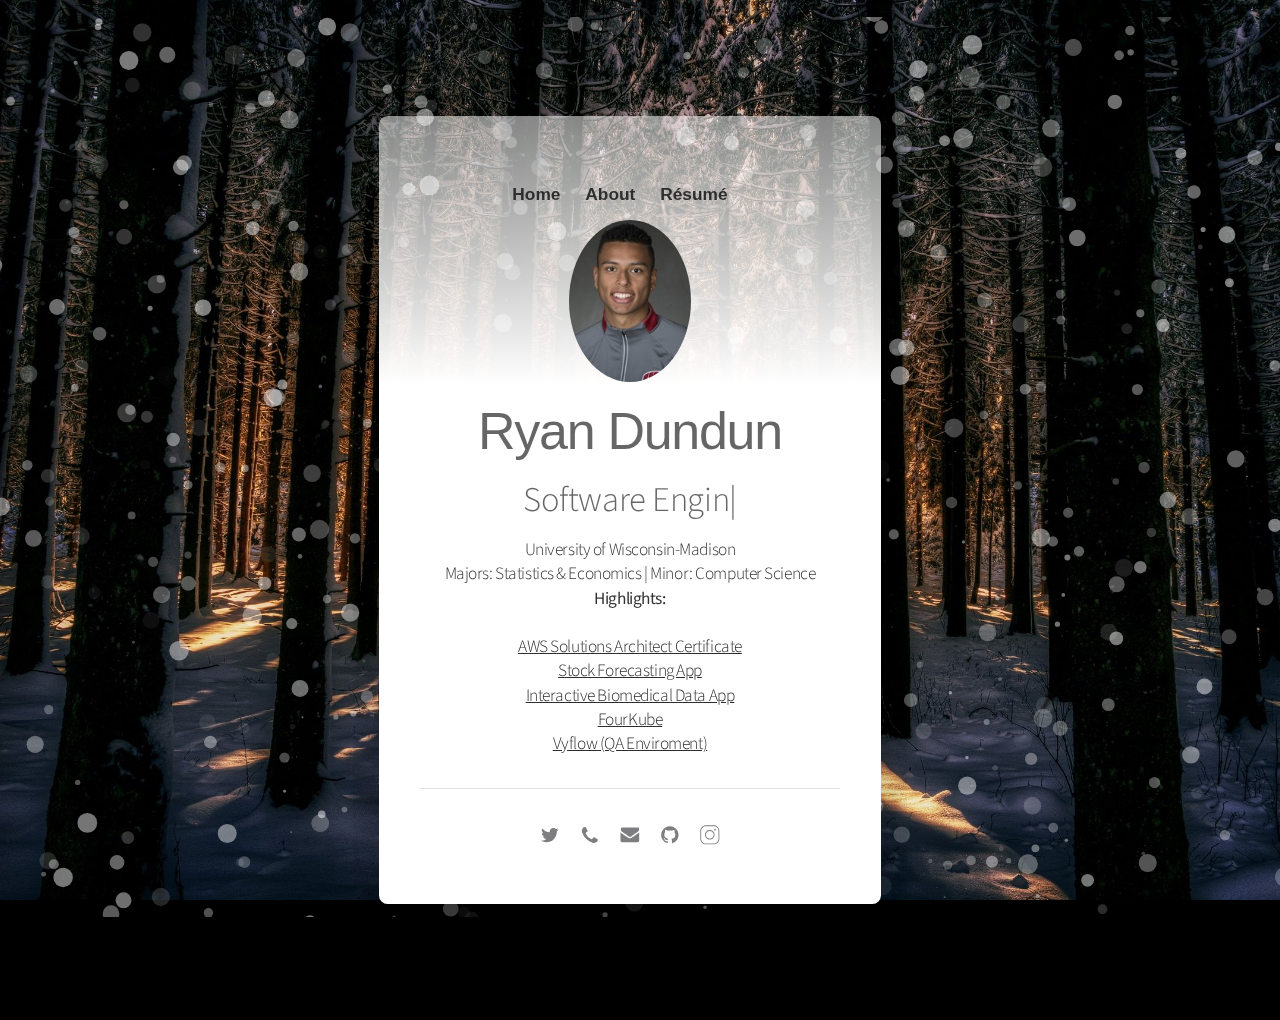
==== commit 18f4d3a5: "Update index.html" ====
--- a/index.html
+++ b/index.html
@@ -127,9 +127,9 @@
             <a class="n04" href="https://github.com/ryandundun"target="_blank">
             <svg><use xlink:href="#icon-907"></use></svg><span class="label">GitHub</span></a>
           </li>
-          <li><a class="n05" href="https://www.linkedin.com/in/ryan-dundun-982094b7/"target="_blank">
+<!--           <li><a class="n05" href="https://www.linkedin.com/in/ryan-dundun-982094b7/"target="_blank">
               <svg><use xlink:href="#icon-90b"></use></svg>
-              <span class="label">LinkedIn</span></a></li>
+              <span class="label">LinkedIn</span></a></li> -->
 
               <li><a class="n05" href="https://www.instagram.com/dundun.3/"target="_blank">
               <svg><use xlink:href="#icon-insta2"></use></svg>
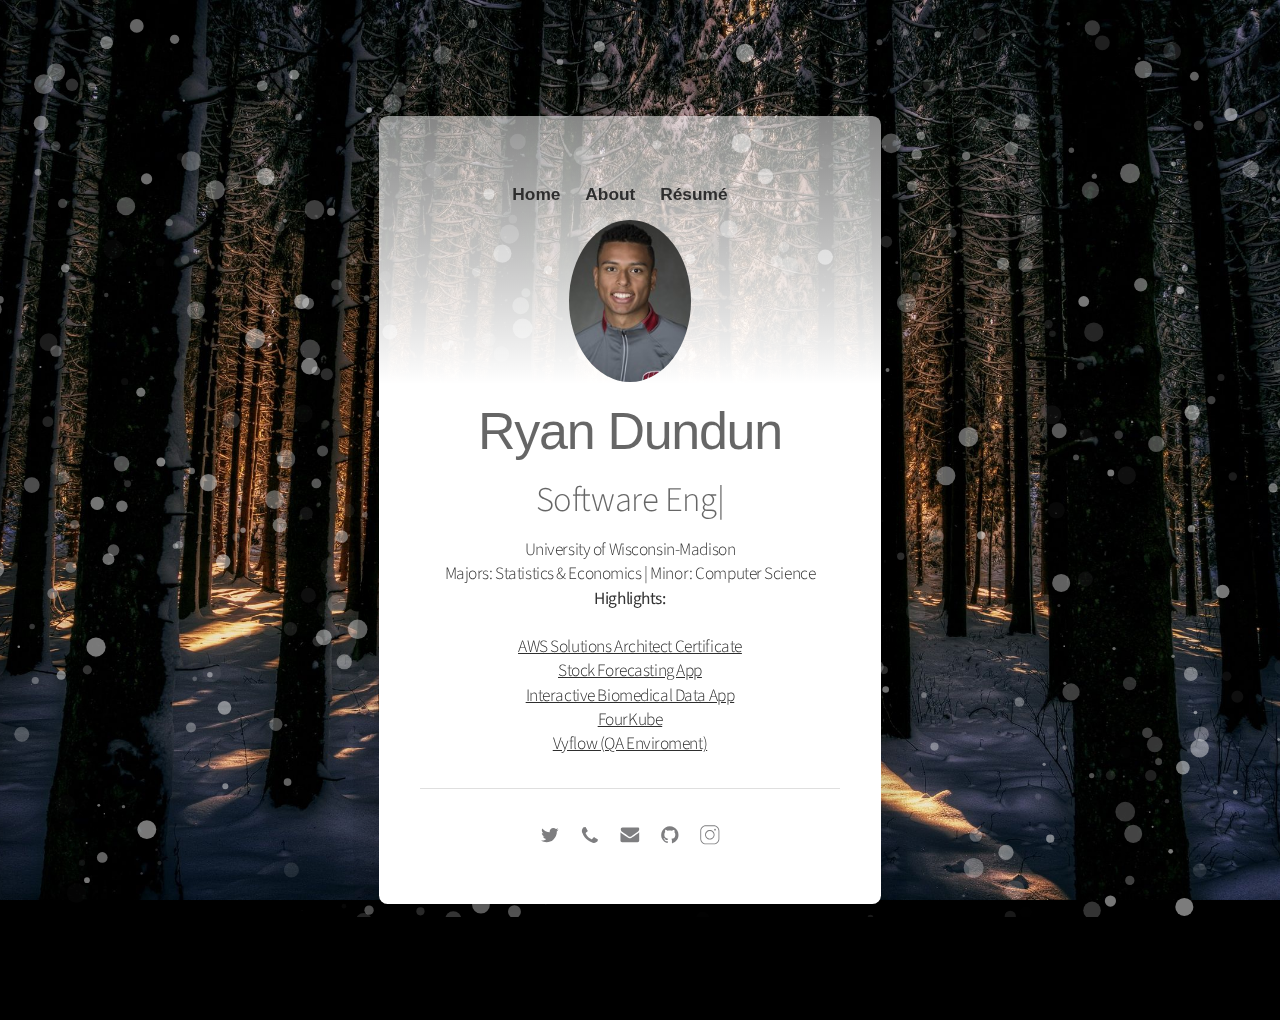
==== commit 2d535c31: "Add files via upload" ====
--- a/index.html
+++ b/index.html
@@ -3,6 +3,9 @@
 <html lang="en">
 
 <head>
+
+  <!-- Google search console verification -->
+  <meta name="google-site-verification" content="aeJ0iaFnGrf9NAQ5VZ059zWhRc-3NaLn0H8Ci1lapwI" />
 
 
   <!-- Global site tag (gtag.js) - Google Analytics -->
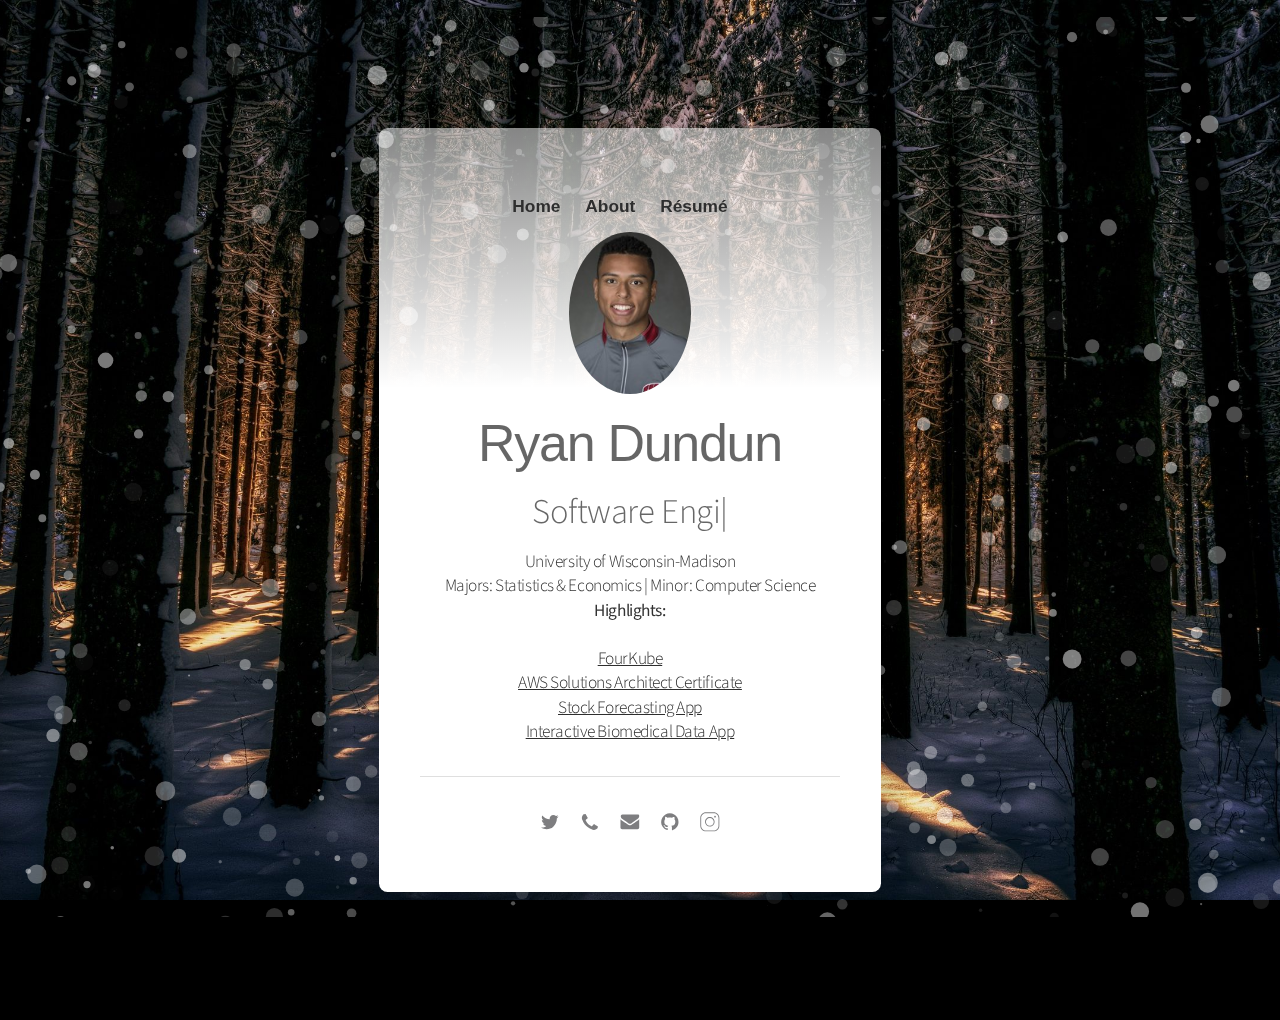
==== commit cf271236: "Add files via upload" ====
--- a/index.html
+++ b/index.html
@@ -106,18 +106,18 @@
         <h2>
                 <div id="typed-strings">
                   <p>Software Engineer</p>
-                  <p>Vyflow</p>
-                  //<p>RecycleRewards</p>
                   <p>D1 All-American </p>
                   <p>UW-Madison</p>
                   <p>AWS SAA Certified</p>
+                  <p>FourKube</p>
                   
   
                 </div>
                 <span id="typed" style="white-space:pre;"></span>
             </h2>
-        <p id="text01"><span>University of Wisconsin-Madison </br> Majors: Statistics & Economics | Minor: Computer Science </br><strong> Highlights: </strong></span><br /> <br /> <span><a href="AWS_SAA.pdf" target = "blank">AWS Solutions Architect Certificate</a></span><br/><span><a href="stockForecaster/index.html">Stock Forecasting App</a></span><br /> <span><a href="biomedicalData/index.html">Interactive Biomedical Data App</a></span><br />
-    <span><a href="https://www.fourkube.info/">FourKube</a></span><br><span><a href="https://testvyflowqa.com/login/">Vyflow (QA Enviroment)</a></span></p>
+        <p id="text01"><span>University of Wisconsin-Madison </br> Majors: Statistics & Economics | Minor: Computer Science </br><strong> Highlights: </strong></span><br /> <br /> <span><a href="https://www.fourkube.info/">FourKube</a></span><br/><span><a href="AWS_SAA.pdf" target = "blank">AWS Solutions Architect Certificate</a></span><br/><span><a href="stockForecaster/index.html">Stock Forecasting App</a></span><br /> <span><a href="biomedicalData/index.html">Interactive Biomedical Data App</a></span><br />
+    
+  </p>
         <hr id="divider01">
         <ul id="icons01" class="icons">
           <li><a class="n01" href="https://twitter.com/ryandundun"target="_blank">
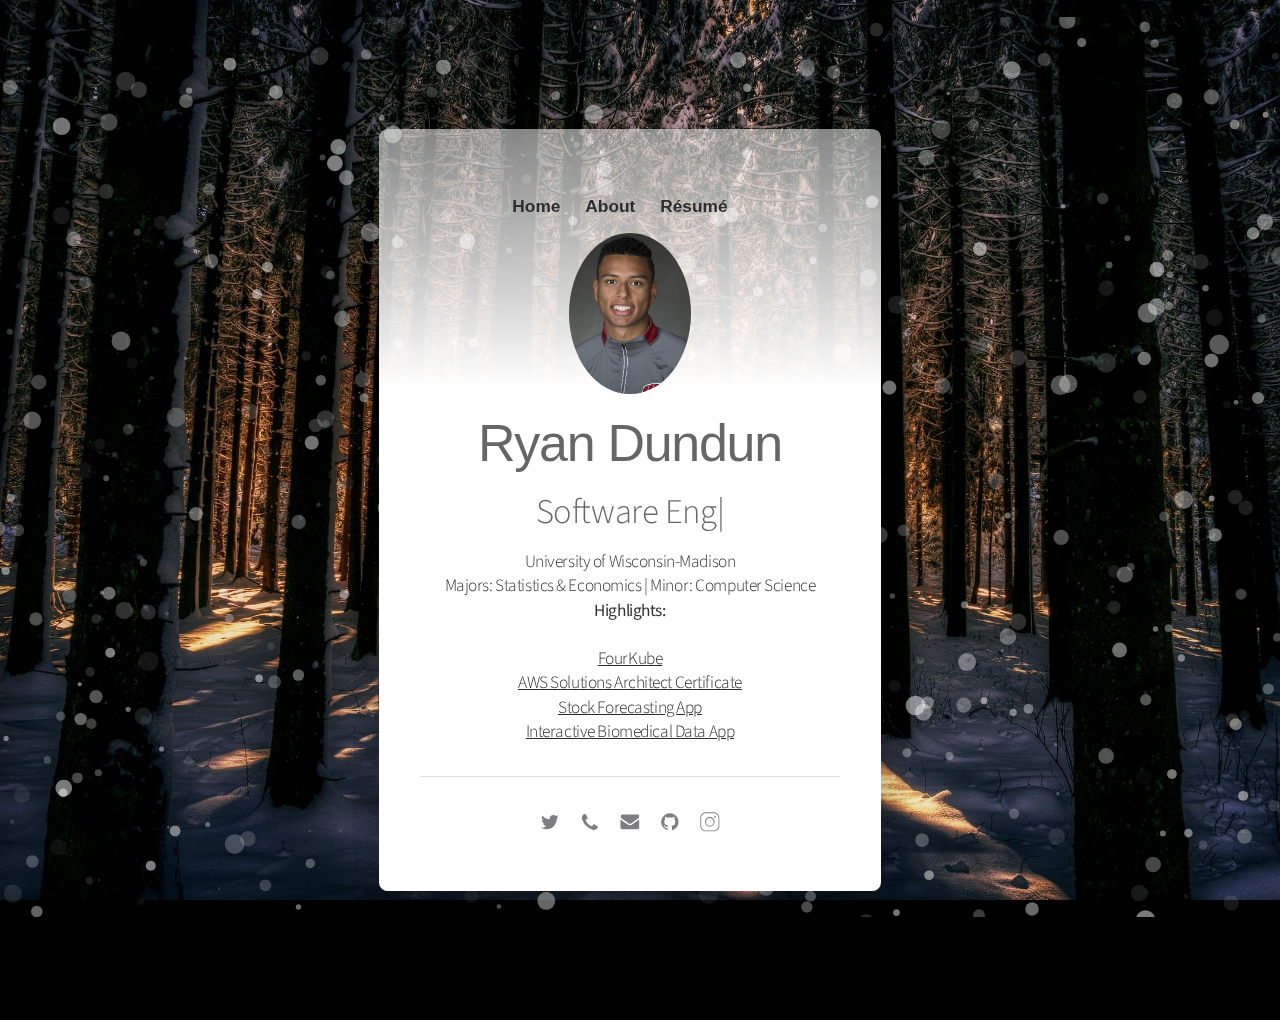
==== commit 5170a70d: "Update index.html" ====
--- a/index.html
+++ b/index.html
@@ -15,8 +15,7 @@
 <!-- START - This section is to add a pic in console -->
 <script src="console.image.js" type="text/javascript"></script>
 <script type="text/javascript">
-console.log("Love you Haley <3");
-console.image("https://i.imgur.com/MgO1lmH.png");
+console.log("<3");
 </script>
 <!-- END -->
 
